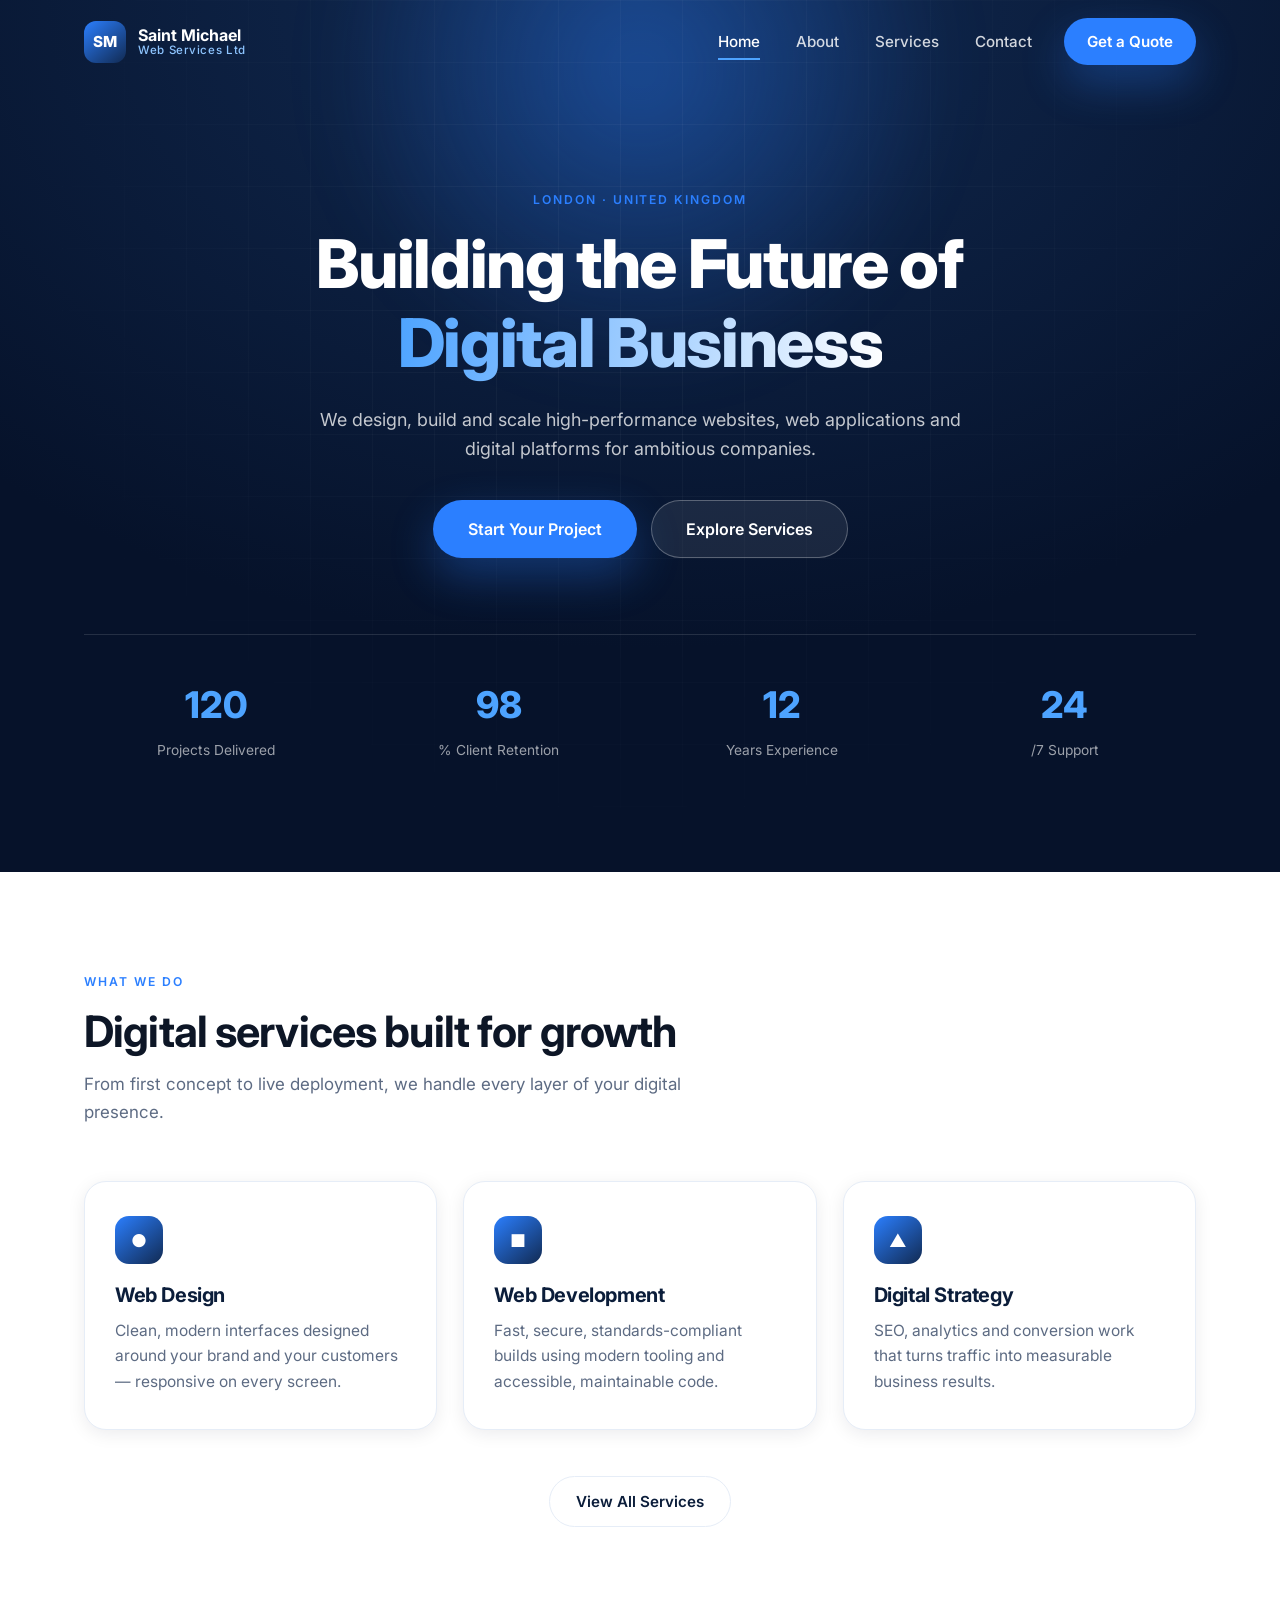
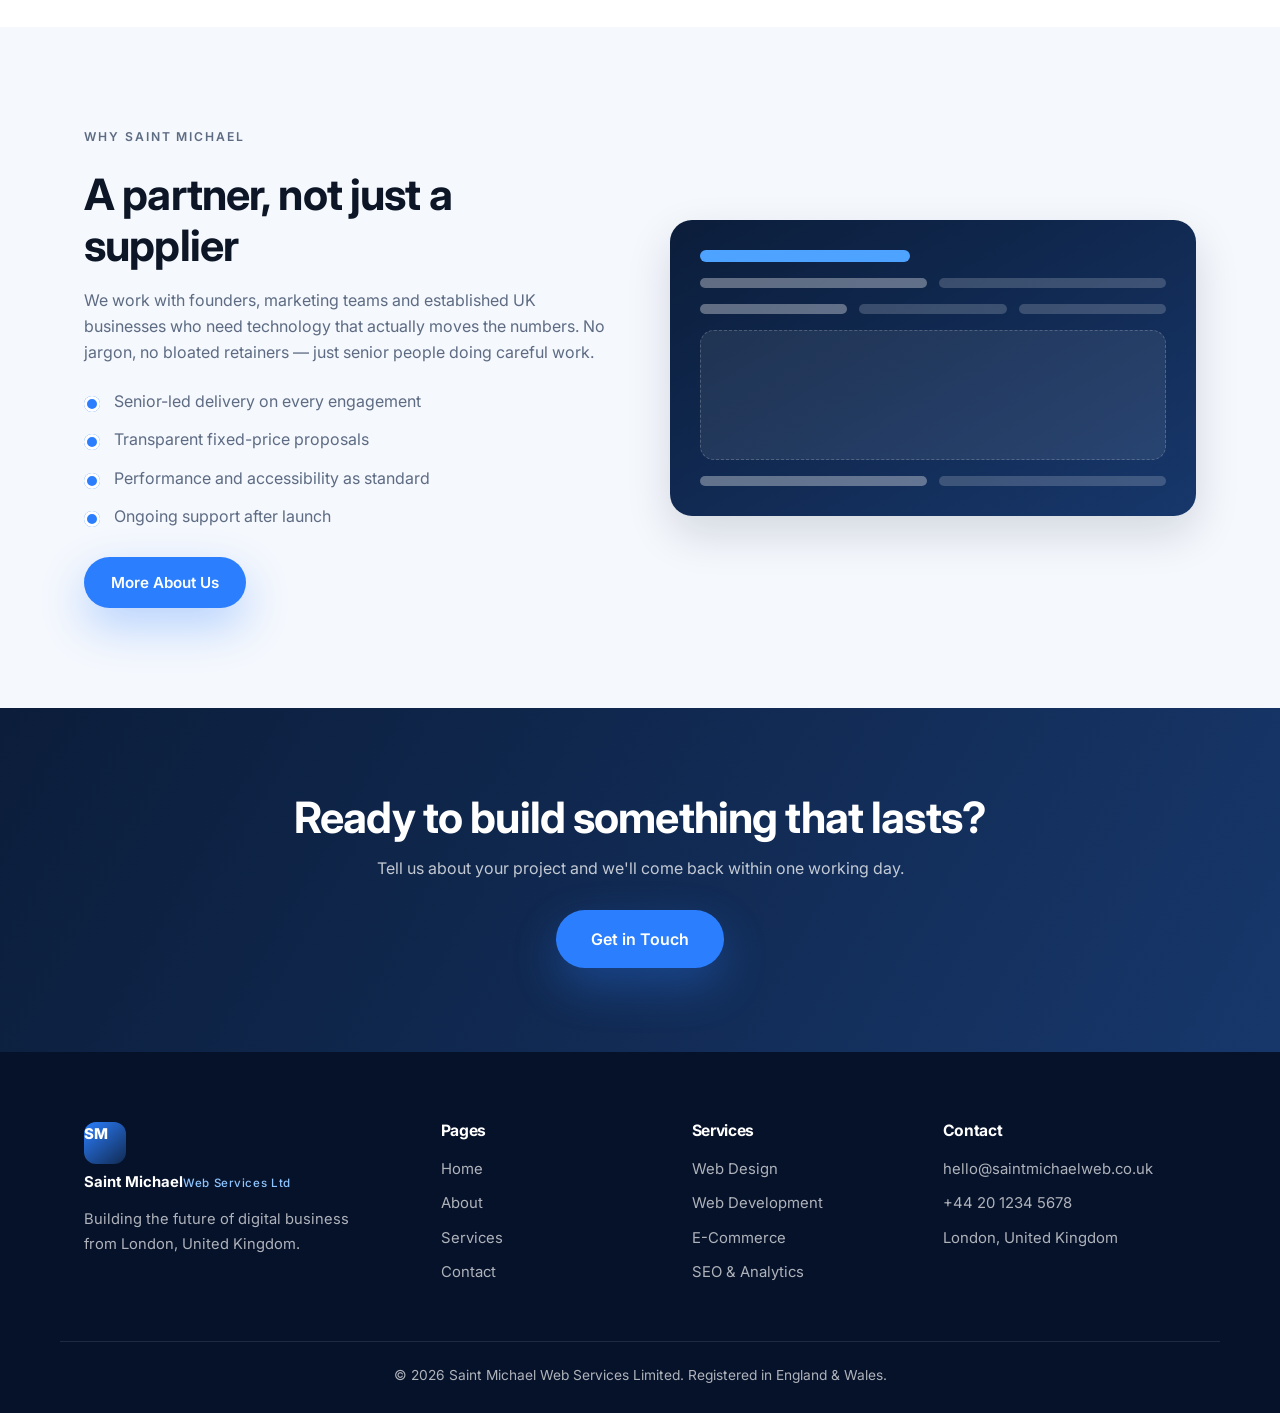
==== index.html @ b045a20e "Initial commit: Saint Michael Web Services Limited website Static marketing site — Home, About, Serv" ====
<!DOCTYPE html>
<html lang="en-GB">
<head>
<meta charset="UTF-8">
<meta name="viewport" content="width=device-width, initial-scale=1.0">
<title>Saint Michael Web Services Limited | Digital Solutions, London</title>
<meta name="description" content="Saint Michael Web Services Limited — London-based web design, development and digital strategy. Building the future of digital business.">
<link rel="preconnect" href="https://fonts.googleapis.com">
<link rel="preconnect" href="https://fonts.gstatic.com" crossorigin>
<link href="https://fonts.googleapis.com/css2?family=Inter:wght@400;500;600;700;800&display=swap" rel="stylesheet">
<link rel="stylesheet" href="css/styles.css">
<link rel="icon" href="data:image/svg+xml,<svg xmlns='http://www.w3.org/2000/svg' viewBox='0 0 100 100'><rect width='100' height='100' rx='22' fill='%230b1d3a'/><text y='68' x='50' text-anchor='middle' font-size='54' font-family='sans-serif' font-weight='bold' fill='%234da3ff'>S</text></svg>">
</head>
<body>

<header class="site-header" id="siteHeader">
  <div class="container header-inner">
    <a class="brand" href="index.html">
      <span class="brand-mark">SM</span>
      <span class="brand-text">Saint Michael<small>Web Services Ltd</small></span>
    </a>

    <nav class="nav" id="primaryNav" aria-label="Primary">
      <a href="index.html" class="nav-link active">Home</a>
      <a href="about.html" class="nav-link">About</a>
      <a href="services.html" class="nav-link">Services</a>
      <a href="contact.html" class="nav-link">Contact</a>
      <a href="contact.html" class="btn btn-primary nav-cta">Get a Quote</a>
    </nav>

    <button class="nav-toggle" id="navToggle" aria-label="Toggle navigation" aria-expanded="false" aria-controls="primaryNav">
      <span></span><span></span><span></span>
    </button>
  </div>
</header>

<main>

  <section class="hero">
    <div class="hero-glow" aria-hidden="true"></div>
    <div class="container hero-inner">
      <p class="eyebrow reveal">London · United Kingdom</p>
      <h1 class="hero-title reveal">Building the Future of <span class="gradient-text">Digital Business</span></h1>
      <p class="hero-sub reveal">We design, build and scale high-performance websites, web applications and digital platforms for ambitious companies.</p>
      <div class="hero-actions reveal">
        <a href="contact.html" class="btn btn-primary btn-lg">Start Your Project</a>
        <a href="services.html" class="btn btn-ghost btn-lg">Explore Services</a>
      </div>

      <div class="hero-stats reveal">
        <div class="stat"><strong data-count="120">0</strong><span>Projects Delivered</span></div>
        <div class="stat"><strong data-count="98">0</strong><span>% Client Retention</span></div>
        <div class="stat"><strong data-count="12">0</strong><span>Years Experience</span></div>
        <div class="stat"><strong data-count="24">0</strong><span>/7 Support</span></div>
      </div>
    </div>
  </section>

  <section class="section">
    <div class="container">
      <div class="section-head reveal">
        <p class="eyebrow">What we do</p>
        <h2>Digital services built for growth</h2>
        <p class="lead">From first concept to live deployment, we handle every layer of your digital presence.</p>
      </div>

      <div class="grid grid-3">
        <article class="card reveal">
          <div class="card-icon">&#9679;</div>
          <h3>Web Design</h3>
          <p>Clean, modern interfaces designed around your brand and your customers — responsive on every screen.</p>
        </article>
        <article class="card reveal">
          <div class="card-icon">&#9632;</div>
          <h3>Web Development</h3>
          <p>Fast, secure, standards-compliant builds using modern tooling and accessible, maintainable code.</p>
        </article>
        <article class="card reveal">
          <div class="card-icon">&#9650;</div>
          <h3>Digital Strategy</h3>
          <p>SEO, analytics and conversion work that turns traffic into measurable business results.</p>
        </article>
      </div>

      <div class="center reveal">
        <a href="services.html" class="btn btn-outline">View All Services</a>
      </div>
    </div>
  </section>

  <section class="section section-alt">
    <div class="container split">
      <div class="split-text reveal">
        <p class="eyebrow">Why Saint Michael</p>
        <h2>A partner, not just a supplier</h2>
        <p>We work with founders, marketing teams and established UK businesses who need technology that actually moves the numbers. No jargon, no bloated retainers — just senior people doing careful work.</p>
        <ul class="ticks">
          <li>Senior-led delivery on every engagement</li>
          <li>Transparent fixed-price proposals</li>
          <li>Performance and accessibility as standard</li>
          <li>Ongoing support after launch</li>
        </ul>
        <a href="about.html" class="btn btn-primary">More About Us</a>
      </div>
      <div class="split-visual reveal">
        <div class="visual-panel">
          <div class="visual-bar"></div>
          <div class="visual-row"><span></span><span></span></div>
          <div class="visual-row"><span></span><span></span><span></span></div>
          <div class="visual-block"></div>
          <div class="visual-row"><span></span><span></span></div>
        </div>
      </div>
    </div>
  </section>

  <section class="cta-band">
    <div class="container cta-inner reveal">
      <h2>Ready to build something that lasts?</h2>
      <p>Tell us about your project and we'll come back within one working day.</p>
      <a href="contact.html" class="btn btn-primary btn-lg">Get in Touch</a>
    </div>
  </section>

</main>

<footer class="site-footer">
  <div class="container footer-grid">
    <div>
      <a class="brand" href="index.html">
        <span class="brand-mark">SM</span>
        <span class="brand-text">Saint Michael<small>Web Services Ltd</small></span>
      </a>
      <p class="footer-note">Building the future of digital business from London, United Kingdom.</p>
    </div>
    <div>
      <h4>Pages</h4>
      <a href="index.html">Home</a>
      <a href="about.html">About</a>
      <a href="services.html">Services</a>
      <a href="contact.html">Contact</a>
    </div>
    <div>
      <h4>Services</h4>
      <a href="services.html">Web Design</a>
      <a href="services.html">Web Development</a>
      <a href="services.html">E-Commerce</a>
      <a href="services.html">SEO &amp; Analytics</a>
    </div>
    <div>
      <h4>Contact</h4>
      <a href="mailto:hello@saintmichaelweb.co.uk">hello@saintmichaelweb.co.uk</a>
      <a href="tel:+442012345678">+44 20 1234 5678</a>
      <span>London, United Kingdom</span>
    </div>
  </div>
  <div class="container footer-bottom">
    <p>&copy; <span id="year"></span> Saint Michael Web Services Limited. Registered in England &amp; Wales.</p>
  </div>
</footer>

<button class="to-top" id="toTop" aria-label="Back to top">&#8593;</button>

<script src="js/main.js"></script>
</body>
</html>
---- css/styles.css ----
/* ==========================================================================
   Saint Michael Web Services Limited — Core stylesheet
   Palette: deep navy + white, electric blue accent
   ========================================================================== */

:root {
  --navy-900: #06122a;
  --navy-800: #0b1d3a;
  --navy-700: #112a52;
  --navy-600: #17376b;
  --blue-500: #2b7fff;
  --blue-400: #4da3ff;
  --blue-300: #8ec5ff;
  --white: #ffffff;
  --off-white: #f5f8fd;
  --grey-100: #e6edf7;
  --grey-400: #97a6bd;
  --grey-600: #5d6b83;
  --ink: #0d1626;

  --radius: 14px;
  --radius-lg: 22px;
  --shadow-sm: 0 4px 18px rgba(6, 18, 42, 0.08);
  --shadow-md: 0 18px 45px rgba(6, 18, 42, 0.14);
  --shadow-glow: 0 18px 45px rgba(43, 127, 255, 0.32);
  --container: 1160px;
  --ease: cubic-bezier(0.22, 1, 0.36, 1);
}

* { margin: 0; padding: 0; box-sizing: border-box; }

html { scroll-behavior: smooth; }

body {
  font-family: 'Inter', -apple-system, BlinkMacSystemFont, 'Segoe UI', Roboto, sans-serif;
  color: var(--ink);
  background: var(--white);
  line-height: 1.65;
  -webkit-font-smoothing: antialiased;
  overflow-x: hidden;
}

img { max-width: 100%; display: block; }
a { color: inherit; text-decoration: none; }

h1, h2, h3, h4 { line-height: 1.18; font-weight: 700; letter-spacing: -0.02em; }
h1 { font-size: clamp(2.4rem, 6vw, 4.2rem); font-weight: 800; }
h2 { font-size: clamp(1.8rem, 3.6vw, 2.7rem); }
h3 { font-size: 1.25rem; }

.container { width: 100%; max-width: var(--container); margin-inline: auto; padding-inline: 24px; }
.center { text-align: center; margin-top: 46px; }
.lead { color: var(--grey-600); font-size: 1.06rem; max-width: 62ch; }

.eyebrow {
  text-transform: uppercase;
  letter-spacing: 0.16em;
  font-size: 0.76rem;
  font-weight: 600;
  color: var(--blue-500);
  margin-bottom: 14px;
}

.gradient-text {
  background: linear-gradient(100deg, var(--blue-400), #a9d2ff 55%, var(--white));
  -webkit-background-clip: text;
  background-clip: text;
  color: transparent;
}

/* ---------- Buttons ---------- */
.btn {
  display: inline-flex;
  align-items: center;
  justify-content: center;
  gap: 8px;
  padding: 12px 26px;
  border-radius: 999px;
  font-weight: 600;
  font-size: 0.95rem;
  border: 1px solid transparent;
  cursor: pointer;
  transition: transform 0.28s var(--ease), box-shadow 0.28s var(--ease),
              background-color 0.28s var(--ease), color 0.28s var(--ease),
              border-color 0.28s var(--ease);
}
.btn-lg { padding: 15px 34px; font-size: 1rem; }
.btn-primary { background: var(--blue-500); color: var(--white); box-shadow: var(--shadow-glow); }
.btn-primary:hover { background: #1a6ef0; transform: translateY(-3px); }
.btn-ghost { background: rgba(255, 255, 255, 0.08); color: var(--white); border-color: rgba(255, 255, 255, 0.28); }
.btn-ghost:hover { background: rgba(255, 255, 255, 0.16); transform: translateY(-3px); }
.btn-outline { background: transparent; color: var(--navy-800); border-color: var(--grey-100); }
.btn-outline:hover { border-color: var(--blue-500); color: var(--blue-500); transform: translateY(-3px); }

/* ---------- Header ---------- */
.site-header {
  position: fixed;
  inset: 0 0 auto 0;
  z-index: 100;
  padding: 18px 0;
  transition: background-color 0.35s var(--ease), padding 0.35s var(--ease), box-shadow 0.35s var(--ease);
}
.site-header.scrolled {
  background: rgba(6, 18, 42, 0.92);
  backdrop-filter: blur(14px);
  padding: 10px 0;
  box-shadow: 0 10px 30px rgba(6, 18, 42, 0.35);
}
.header-inner { display: flex; align-items: center; justify-content: space-between; gap: 20px; }

.brand { display: flex; align-items: center; gap: 12px; }
.brand-mark {
  width: 42px; height: 42px;
  display: grid; place-items: center;
  border-radius: 12px;
  background: linear-gradient(140deg, var(--blue-500), var(--navy-700));
  color: var(--white); font-weight: 800; font-size: 0.95rem;
  letter-spacing: 0.03em;
}
.brand-text { display: flex; flex-direction: column; font-weight: 700; color: var(--white); line-height: 1.15; }
.brand-text small { font-weight: 500; font-size: 0.72rem; color: var(--blue-300); letter-spacing: 0.06em; }

.nav { display: flex; align-items: center; gap: 8px; }
.nav-link {
  position: relative;
  padding: 8px 14px;
  color: rgba(255, 255, 255, 0.82);
  font-weight: 500;
  font-size: 0.95rem;
  transition: color 0.25s var(--ease);
}
.nav-link::after {
  content: '';
  position: absolute;
  left: 14px; right: 14px; bottom: 2px;
  height: 2px;
  background: var(--blue-400);
  transform: scaleX(0);
  transform-origin: left;
  transition: transform 0.3s var(--ease);
}
.nav-link:hover { color: var(--white); }
.nav-link:hover::after, .nav-link.active::after { transform: scaleX(1); }
.nav-link.active { color: var(--white); }
.nav-cta { margin-left: 10px; padding: 10px 22px; }

.nav-toggle {
  display: none;
  flex-direction: column;
  gap: 5px;
  background: none;
  border: 0;
  padding: 8px;
  cursor: pointer;
}
.nav-toggle span {
  width: 26px; height: 2px;
  background: var(--white);
  border-radius: 2px;
  transition: transform 0.3s var(--ease), opacity 0.2s var(--ease);
}
.nav-toggle.open span:nth-child(1) { transform: translateY(7px) rotate(45deg); }
.nav-toggle.open span:nth-child(2) { opacity: 0; }
.nav-toggle.open span:nth-child(3) { transform: translateY(-7px) rotate(-45deg); }

/* ---------- Hero ---------- */
.hero {
  position: relative;
  padding: 190px 0 110px;
  background: radial-gradient(120% 120% at 50% 0%, var(--navy-700) 0%, var(--navy-900) 62%);
  color: var(--white);
  overflow: hidden;
}
.hero::after {
  content: '';
  position: absolute;
  inset: 0;
  background-image:
    linear-gradient(rgba(255, 255, 255, 0.035) 1px, transparent 1px),
    linear-gradient(90deg, rgba(255, 255, 255, 0.035) 1px, transparent 1px);
  background-size: 62px 62px;
  mask-image: radial-gradient(ellipse at 50% 30%, #000 20%, transparent 72%);
  pointer-events: none;
}
.hero-glow {
  position: absolute;
  width: 720px; height: 720px;
  top: -290px; left: 50%;
  transform: translateX(-50%);
  background: radial-gradient(circle, rgba(43, 127, 255, 0.4), transparent 62%);
  filter: blur(30px);
  animation: float 9s ease-in-out infinite;
}
@keyframes float {
  0%, 100% { transform: translateX(-50%) translateY(0); }
  50% { transform: translateX(-50%) translateY(34px); }
}
.hero-inner { position: relative; z-index: 2; text-align: center; }
.hero-title { max-width: 17ch; margin: 0 auto 22px; }
.hero-sub { color: rgba(255, 255, 255, 0.76); font-size: 1.12rem; max-width: 60ch; margin: 0 auto 36px; }
.hero-actions { display: flex; gap: 14px; justify-content: center; flex-wrap: wrap; }

.hero-stats {
  display: grid;
  grid-template-columns: repeat(4, 1fr);
  gap: 20px;
  margin-top: 76px;
  padding-top: 40px;
  border-top: 1px solid rgba(255, 255, 255, 0.12);
}
.stat strong { display: block; font-size: 2.3rem; font-weight: 800; color: var(--blue-400); }
.stat span { font-size: 0.86rem; color: rgba(255, 255, 255, 0.6); }

/* ---------- Sections ---------- */
.section { padding: 100px 0; }
.section-alt { background: var(--off-white); }
.section-dark { background: var(--navy-900); color: var(--white); }
.section-dark .lead, .section-dark p { color: rgba(255, 255, 255, 0.72); }
.section-head { max-width: 660px; margin-bottom: 54px; }
.section-head.center-head { margin-inline: auto; text-align: center; }
.section-head.center-head .lead { margin-inline: auto; }
.section-head h2 { margin-bottom: 14px; }

/* ---------- Cards ---------- */
.grid { display: grid; gap: 26px; }
.grid-2 { grid-template-columns: repeat(2, 1fr); }
.grid-3 { grid-template-columns: repeat(3, 1fr); }
.grid-4 { grid-template-columns: repeat(4, 1fr); }

.card {
  background: var(--white);
  border: 1px solid var(--grey-100);
  border-radius: var(--radius-lg);
  padding: 34px 30px;
  box-shadow: var(--shadow-sm);
  transition: transform 0.35s var(--ease), box-shadow 0.35s var(--ease), border-color 0.35s var(--ease);
}
.card:hover { transform: translateY(-8px); box-shadow: var(--shadow-md); border-color: var(--blue-300); }
.card h3 { margin-bottom: 10px; color: var(--navy-800); }
.card p { color: var(--grey-600); font-size: 0.97rem; }
.card-icon {
  width: 48px; height: 48px;
  display: grid; place-items: center;
  border-radius: 14px;
  background: linear-gradient(140deg, var(--blue-500), var(--navy-700));
  color: var(--white);
  font-size: 1.1rem;
  margin-bottom: 20px;
}
.card-price { display: block; margin: 6px 0 14px; font-size: 1.35rem; font-weight: 800; color: var(--blue-500); }

.section-dark .card {
  background: rgba(255, 255, 255, 0.04);
  border-color: rgba(255, 255, 255, 0.12);
  box-shadow: none;
}
.section-dark .card h3 { color: var(--white); }
.section-dark .card p { color: rgba(255, 255, 255, 0.68); }

/* ---------- Split ---------- */
.split { display: grid; grid-template-columns: 1fr 1fr; gap: 60px; align-items: center; }
.split-text h2 { margin-bottom: 16px; }
.split-text p { color: var(--grey-600); margin-bottom: 22px; }
.ticks { list-style: none; margin-bottom: 28px; }
.ticks li { position: relative; padding-left: 30px; margin-bottom: 12px; color: var(--grey-600); }
.ticks li::before {
  content: '';
  position: absolute; left: 0; top: 8px;
  width: 16px; height: 16px;
  border-radius: 50%;
  background: var(--blue-500);
  box-shadow: inset 0 0 0 3px var(--white);
}
.section-dark .ticks li { color: rgba(255, 255, 255, 0.75); }
.section-dark .ticks li::before { box-shadow: inset 0 0 0 3px var(--navy-900); }

.visual-panel {
  background: linear-gradient(150deg, var(--navy-800), var(--navy-600));
  border-radius: var(--radius-lg);
  padding: 30px;
  box-shadow: var(--shadow-md);
  display: grid;
  gap: 16px;
}
.visual-bar { height: 12px; width: 45%; border-radius: 99px; background: var(--blue-400); }
.visual-row { display: flex; gap: 12px; }
.visual-row span { height: 10px; flex: 1; border-radius: 99px; background: rgba(255, 255, 255, 0.18); }
.visual-row span:first-child { background: rgba(255, 255, 255, 0.34); }
.visual-block {
  height: 130px;
  border-radius: var(--radius);
  background: rgba(255, 255, 255, 0.08);
  border: 1px dashed rgba(255, 255, 255, 0.2);
}

/* ---------- Process steps ---------- */
.steps { counter-reset: step; display: grid; gap: 24px; grid-template-columns: repeat(4, 1fr); }
.step-item {
  position: relative;
  padding: 30px 24px;
  border-radius: var(--radius-lg);
  background: var(--white);
  border: 1px solid var(--grey-100);
  transition: transform 0.35s var(--ease), box-shadow 0.35s var(--ease);
}
.step-item:hover { transform: translateY(-6px); box-shadow: var(--shadow-md); }
.step-item::before {
  counter-increment: step;
  content: '0' counter(step);
  display: block;
  font-size: 1.6rem;
  font-weight: 800;
  color: var(--blue-300);
  margin-bottom: 12px;
}
.step-item h3 { margin-bottom: 8px; color: var(--navy-800); font-size: 1.1rem; }
.step-item p { color: var(--grey-600); font-size: 0.94rem; }

/* ---------- CTA band ---------- */
.cta-band {
  background: linear-gradient(120deg, var(--navy-800), var(--navy-600));
  color: var(--white);
  padding: 84px 0;
  text-align: center;
}
.cta-inner h2 { margin-bottom: 12px; }
.cta-inner p { color: rgba(255, 255, 255, 0.75); margin-bottom: 28px; }

/* ---------- Page banner ---------- */
.page-banner {
  padding: 168px 0 78px;
  background: radial-gradient(110% 130% at 50% 0%, var(--navy-700), var(--navy-900) 65%);
  color: var(--white);
  text-align: center;
}
.page-banner p.lead { color: rgba(255, 255, 255, 0.74); margin-inline: auto; }

/* ---------- Contact ---------- */
.contact-layout { display: grid; grid-template-columns: 1.15fr 0.85fr; gap: 50px; align-items: start; }
.form-card {
  background: var(--white);
  border: 1px solid var(--grey-100);
  border-radius: var(--radius-lg);
  padding: 38px;
  box-shadow: var(--shadow-sm);
}
.field { margin-bottom: 20px; }
.field label { display: block; font-weight: 600; font-size: 0.9rem; margin-bottom: 8px; color: var(--navy-800); }
.field input, .field select, .field textarea {
  width: 100%;
  padding: 13px 16px;
  border: 1px solid var(--grey-100);
  border-radius: var(--radius);
  font: inherit;
  font-size: 0.95rem;
  background: var(--off-white);
  color: var(--ink);
  transition: border-color 0.25s var(--ease), box-shadow 0.25s var(--ease), background-color 0.25s var(--ease);
}
.field textarea { min-height: 140px; resize: vertical; }
.field input:focus, .field select:focus, .field textarea:focus {
  outline: none;
  background: var(--white);
  border-color: var(--blue-500);
  box-shadow: 0 0 0 4px rgba(43, 127, 255, 0.14);
}
.field.invalid input, .field.invalid textarea, .field.invalid select { border-color: #e0526a; background: #fff5f6; }
.error-text { display: none; color: #d13b52; font-size: 0.82rem; margin-top: 6px; }
.field.invalid .error-text { display: block; }

.form-status {
  display: none;
  margin-top: 18px;
  padding: 14px 18px;
  border-radius: var(--radius);
  background: rgba(43, 127, 255, 0.1);
  border: 1px solid rgba(43, 127, 255, 0.3);
  color: var(--navy-700);
  font-size: 0.93rem;
}
.form-status.show { display: block; animation: fadeUp 0.5s var(--ease) both; }

.info-list { display: grid; gap: 18px; }
.info-item {
  display: flex; gap: 16px; align-items: flex-start;
  padding: 22px;
  border-radius: var(--radius-lg);
  background: var(--off-white);
  border: 1px solid var(--grey-100);
}
.info-item .card-icon { margin-bottom: 0; flex-shrink: 0; width: 42px; height: 42px; }
.info-item h4 { color: var(--navy-800); margin-bottom: 4px; }
.info-item p, .info-item a { color: var(--grey-600); font-size: 0.94rem; }
.info-item a:hover { color: var(--blue-500); }

.map-embed {
  margin-top: 26px;
  border-radius: var(--radius-lg);
  overflow: hidden;
  border: 1px solid var(--grey-100);
  min-height: 220px;
  background: linear-gradient(150deg, var(--navy-800), var(--navy-600));
  display: grid;
  place-items: center;
  color: rgba(255, 255, 255, 0.7);
  font-size: 0.92rem;
  text-align: center;
  padding: 24px;
}

/* ---------- FAQ ---------- */
.faq { display: grid; gap: 14px; max-width: 820px; margin-inline: auto; }
.faq-item {
  border: 1px solid var(--grey-100);
  border-radius: var(--radius);
  background: var(--white);
  overflow: hidden;
}
.faq-q {
  width: 100%;
  text-align: left;
  padding: 20px 24px;
  background: none;
  border: 0;
  font: inherit;
  font-weight: 600;
  color: var(--navy-800);
  cursor: pointer;
  display: flex;
  justify-content: space-between;
  gap: 16px;
  align-items: center;
}
.faq-q::after { content: '+'; font-size: 1.35rem; color: var(--blue-500); transition: transform 0.3s var(--ease); }
.faq-item.open .faq-q::after { transform: rotate(45deg); }
.faq-a { max-height: 0; overflow: hidden; transition: max-height 0.4s var(--ease); }
.faq-a p { padding: 0 24px 20px; color: var(--grey-600); font-size: 0.95rem; }

/* ---------- Footer ---------- */
.site-footer { background: var(--navy-900); color: rgba(255, 255, 255, 0.68); padding: 70px 0 26px; }
.footer-grid { display: grid; grid-template-columns: 1.5fr 1fr 1fr 1.2fr; gap: 40px; }
.footer-grid h4 { color: var(--white); margin-bottom: 16px; font-size: 0.98rem; }
.footer-grid a, .footer-grid span { display: block; margin-bottom: 10px; font-size: 0.93rem; transition: color 0.25s var(--ease); }
.footer-grid a:hover { color: var(--blue-400); }
.footer-note { margin-top: 16px; font-size: 0.92rem; max-width: 32ch; }
.footer-bottom {
  margin-top: 46px;
  padding-top: 22px;
  border-top: 1px solid rgba(255, 255, 255, 0.1);
  font-size: 0.86rem;
  text-align: center;
}

/* ---------- Back to top ---------- */
.to-top {
  position: fixed;
  right: 24px; bottom: 24px;
  width: 46px; height: 46px;
  border-radius: 50%;
  border: 0;
  background: var(--blue-500);
  color: var(--white);
  font-size: 1.1rem;
  cursor: pointer;
  opacity: 0;
  pointer-events: none;
  transform: translateY(14px);
  transition: opacity 0.3s var(--ease), transform 0.3s var(--ease), background-color 0.3s var(--ease);
  box-shadow: var(--shadow-glow);
  z-index: 90;
}
.to-top.show { opacity: 1; pointer-events: auto; transform: translateY(0); }
.to-top:hover { background: #1a6ef0; }

/* ---------- Scroll reveal ---------- */
.reveal { opacity: 0; transform: translateY(28px); transition: opacity 0.7s var(--ease), transform 0.7s var(--ease); }
.reveal.visible { opacity: 1; transform: none; }
@keyframes fadeUp { from { opacity: 0; transform: translateY(14px); } to { opacity: 1; transform: none; } }

/* ---------- Responsive ---------- */
@media (max-width: 980px) {
  .grid-3, .grid-4, .steps { grid-template-columns: repeat(2, 1fr); }
  .split, .contact-layout { grid-template-columns: 1fr; gap: 44px; }
  .footer-grid { grid-template-columns: repeat(2, 1fr); }
}

@media (max-width: 760px) {
  .nav-toggle { display: flex; }
  .nav {
    position: fixed;
    inset: 0 0 auto 0;
    top: 0;
    flex-direction: column;
    align-items: stretch;
    gap: 4px;
    padding: 92px 24px 32px;
    background: rgba(6, 18, 42, 0.98);
    backdrop-filter: blur(16px);
    transform: translateY(-102%);
    transition: transform 0.42s var(--ease);
    box-shadow: 0 20px 40px rgba(0, 0, 0, 0.4);
  }
  .nav.open { transform: translateY(0); }
  .nav-link { padding: 14px 4px; font-size: 1.02rem; border-bottom: 1px solid rgba(255, 255, 255, 0.08); }
  .nav-link::after { display: none; }
  .nav-cta { margin: 18px 0 0; justify-content: center; }

  .hero { padding: 150px 0 84px; }
  .hero-stats { grid-template-columns: repeat(2, 1fr); gap: 26px; margin-top: 56px; }
  .section { padding: 72px 0; }
  .page-banner { padding: 140px 0 62px; }
  .grid-3, .grid-4, .steps { grid-template-columns: 1fr; }
  .form-card { padding: 26px 22px; }
  .btn, .btn-lg { width: 100%; }
  .hero-actions { flex-direction: column; }
}

@media (max-width: 420px) {
  .footer-grid { grid-template-columns: 1fr; }
}

@media (prefers-reduced-motion: reduce) {
  *, *::before, *::after {
    animation-duration: 0.001ms !important;
    transition-duration: 0.001ms !important;
    scroll-behavior: auto !important;
  }
  .reveal { opacity: 1; transform: none; }
}
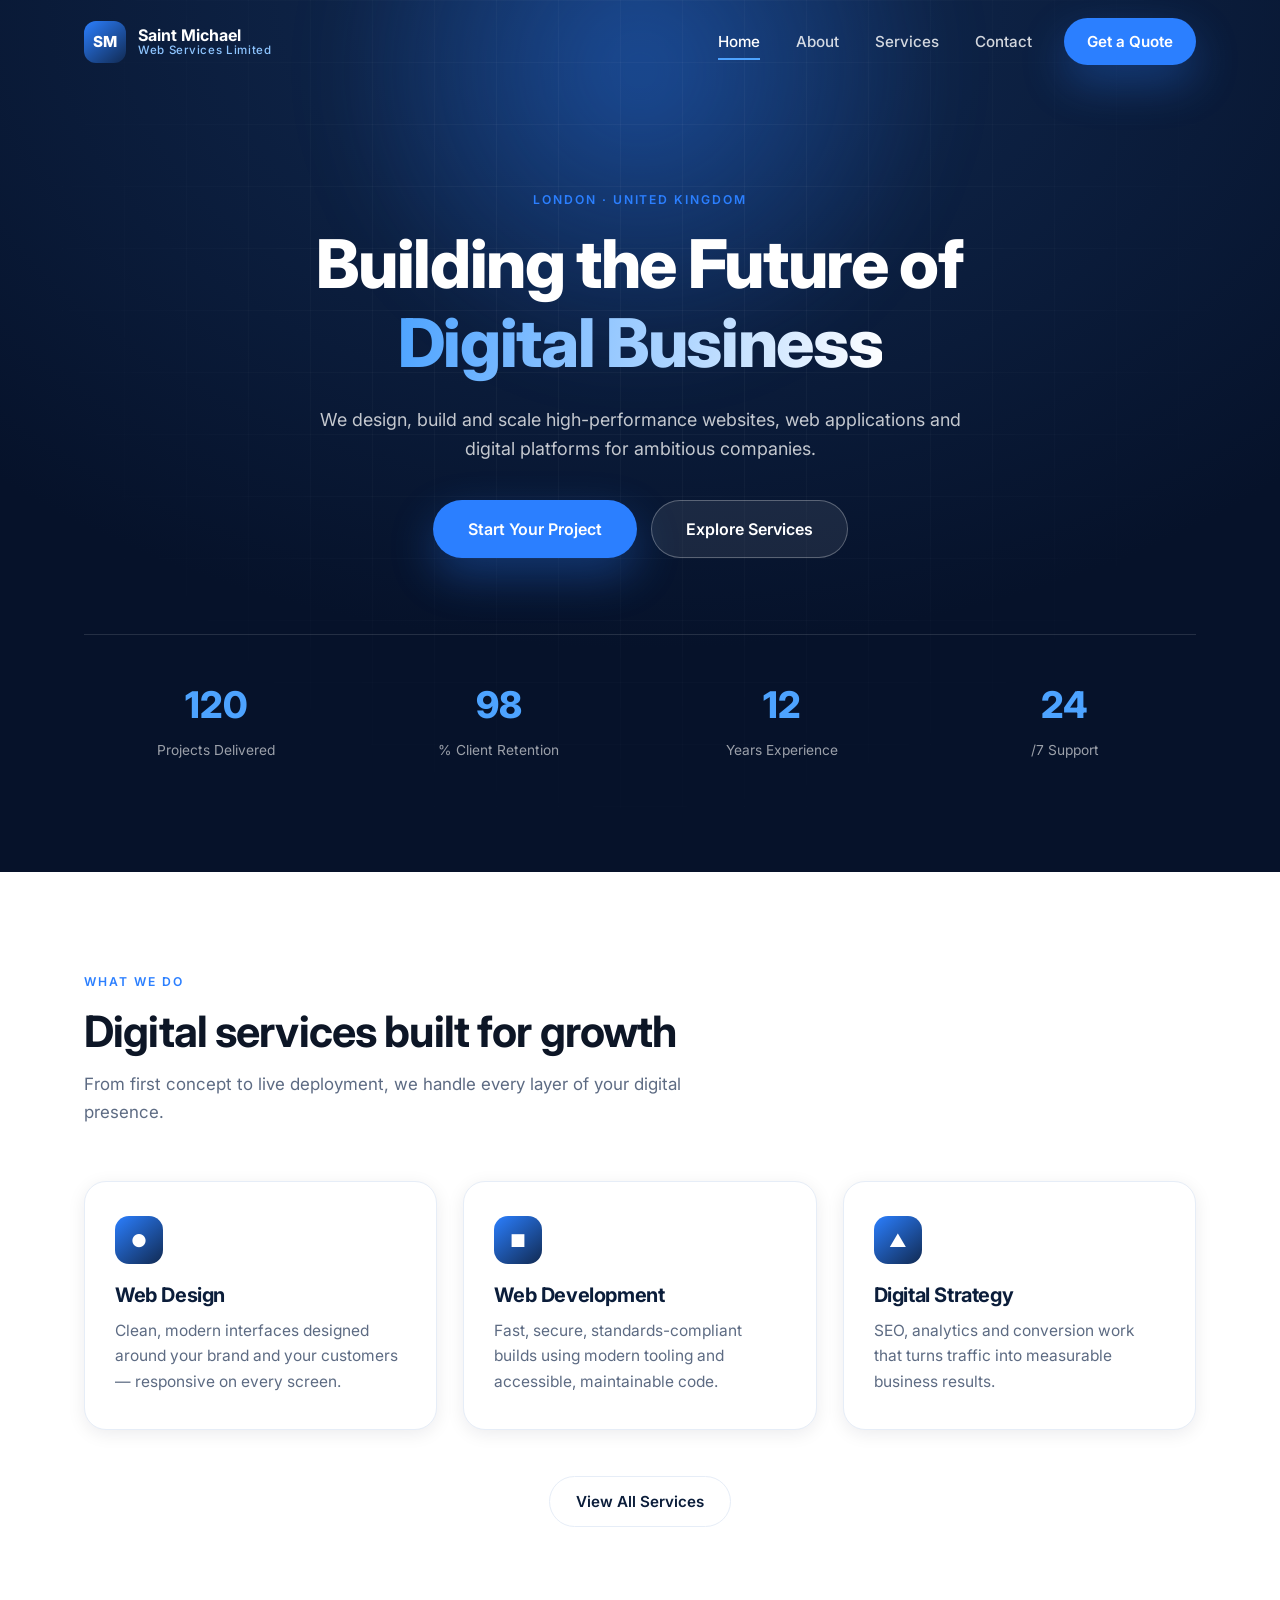
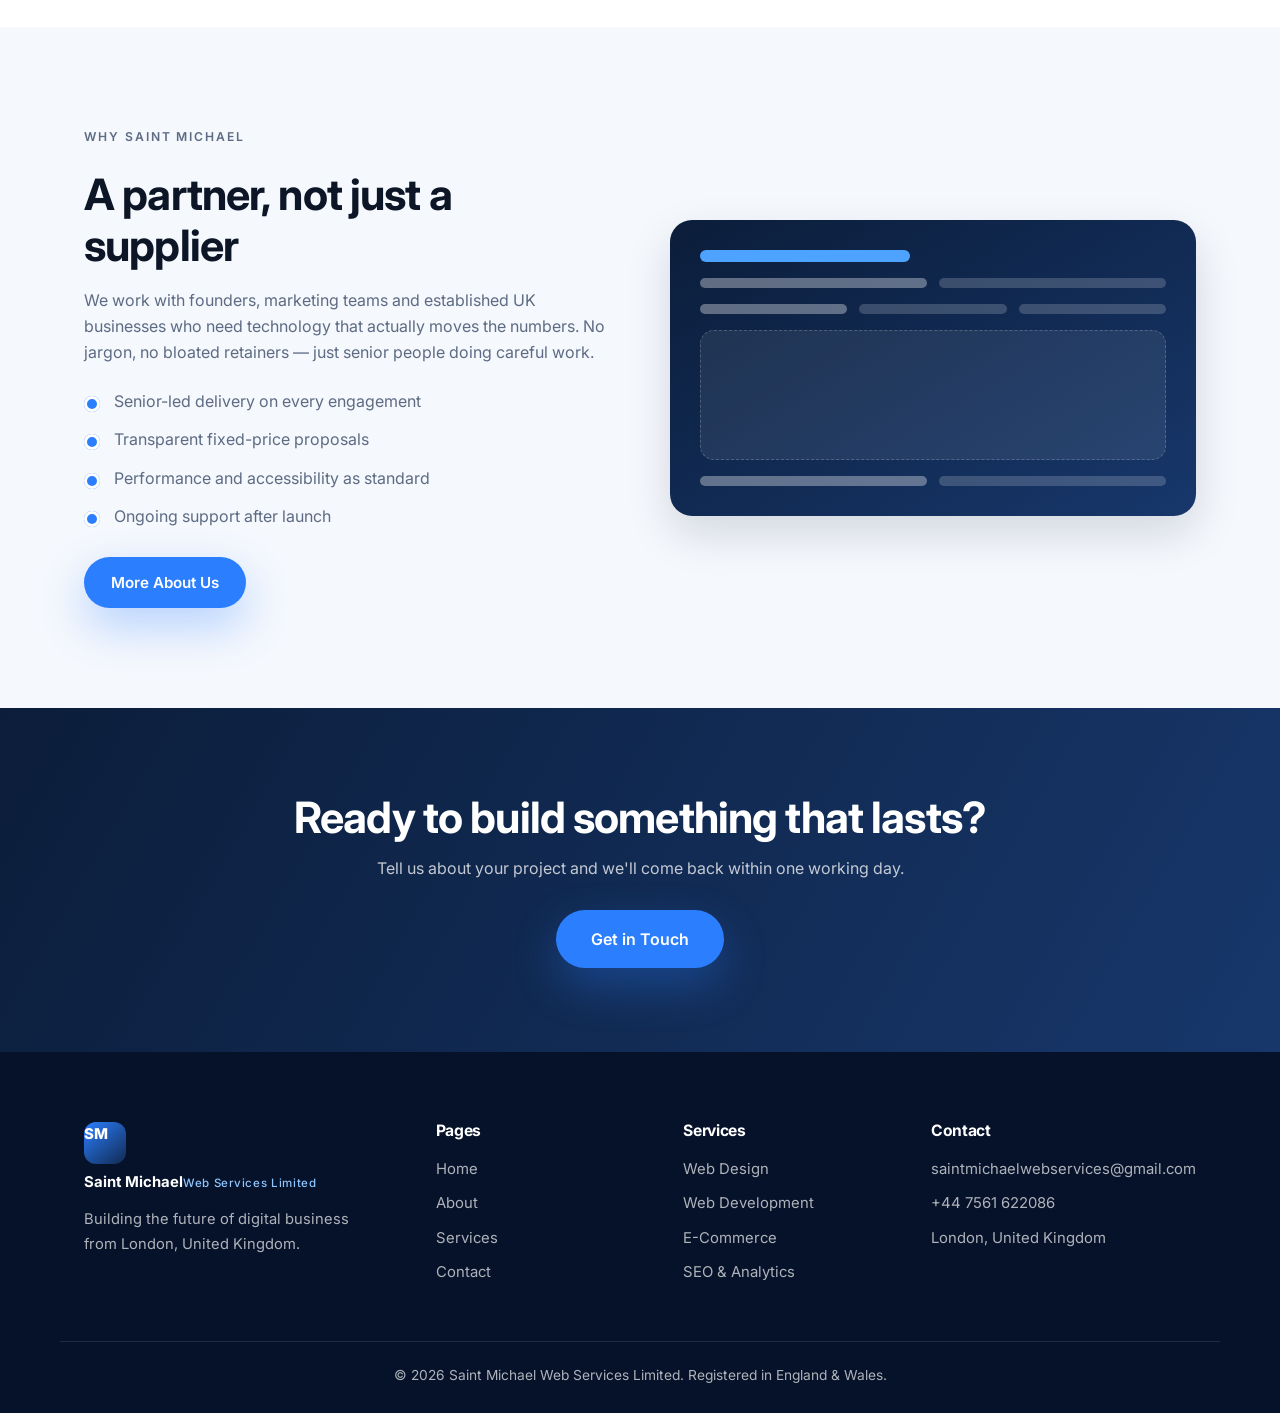
==== commit 791a3392: "Correct contact details and legal company name - Update phone number to +44 7561 622086 (tel: and di" ====
--- a/index.html
+++ b/index.html
@@ -17,7 +17,7 @@
   <div class="container header-inner">
     <a class="brand" href="index.html">
       <span class="brand-mark">SM</span>
-      <span class="brand-text">Saint Michael<small>Web Services Ltd</small></span>
+      <span class="brand-text">Saint Michael<small>Web Services Limited</small></span>
     </a>
 
     <nav class="nav" id="primaryNav" aria-label="Primary">
@@ -129,7 +129,7 @@
     <div>
       <a class="brand" href="index.html">
         <span class="brand-mark">SM</span>
-        <span class="brand-text">Saint Michael<small>Web Services Ltd</small></span>
+        <span class="brand-text">Saint Michael<small>Web Services Limited</small></span>
       </a>
       <p class="footer-note">Building the future of digital business from London, United Kingdom.</p>
     </div>
@@ -149,8 +149,8 @@
     </div>
     <div>
       <h4>Contact</h4>
-      <a href="mailto:hello@saintmichaelweb.co.uk">hello@saintmichaelweb.co.uk</a>
-      <a href="tel:+442012345678">+44 20 1234 5678</a>
+      <a href="mailto:saintmichaelwebservices@gmail.com">saintmichaelwebservices@gmail.com</a>
+      <a href="tel:+447561622086">+44 7561 622086</a>
       <span>London, United Kingdom</span>
     </div>
   </div>
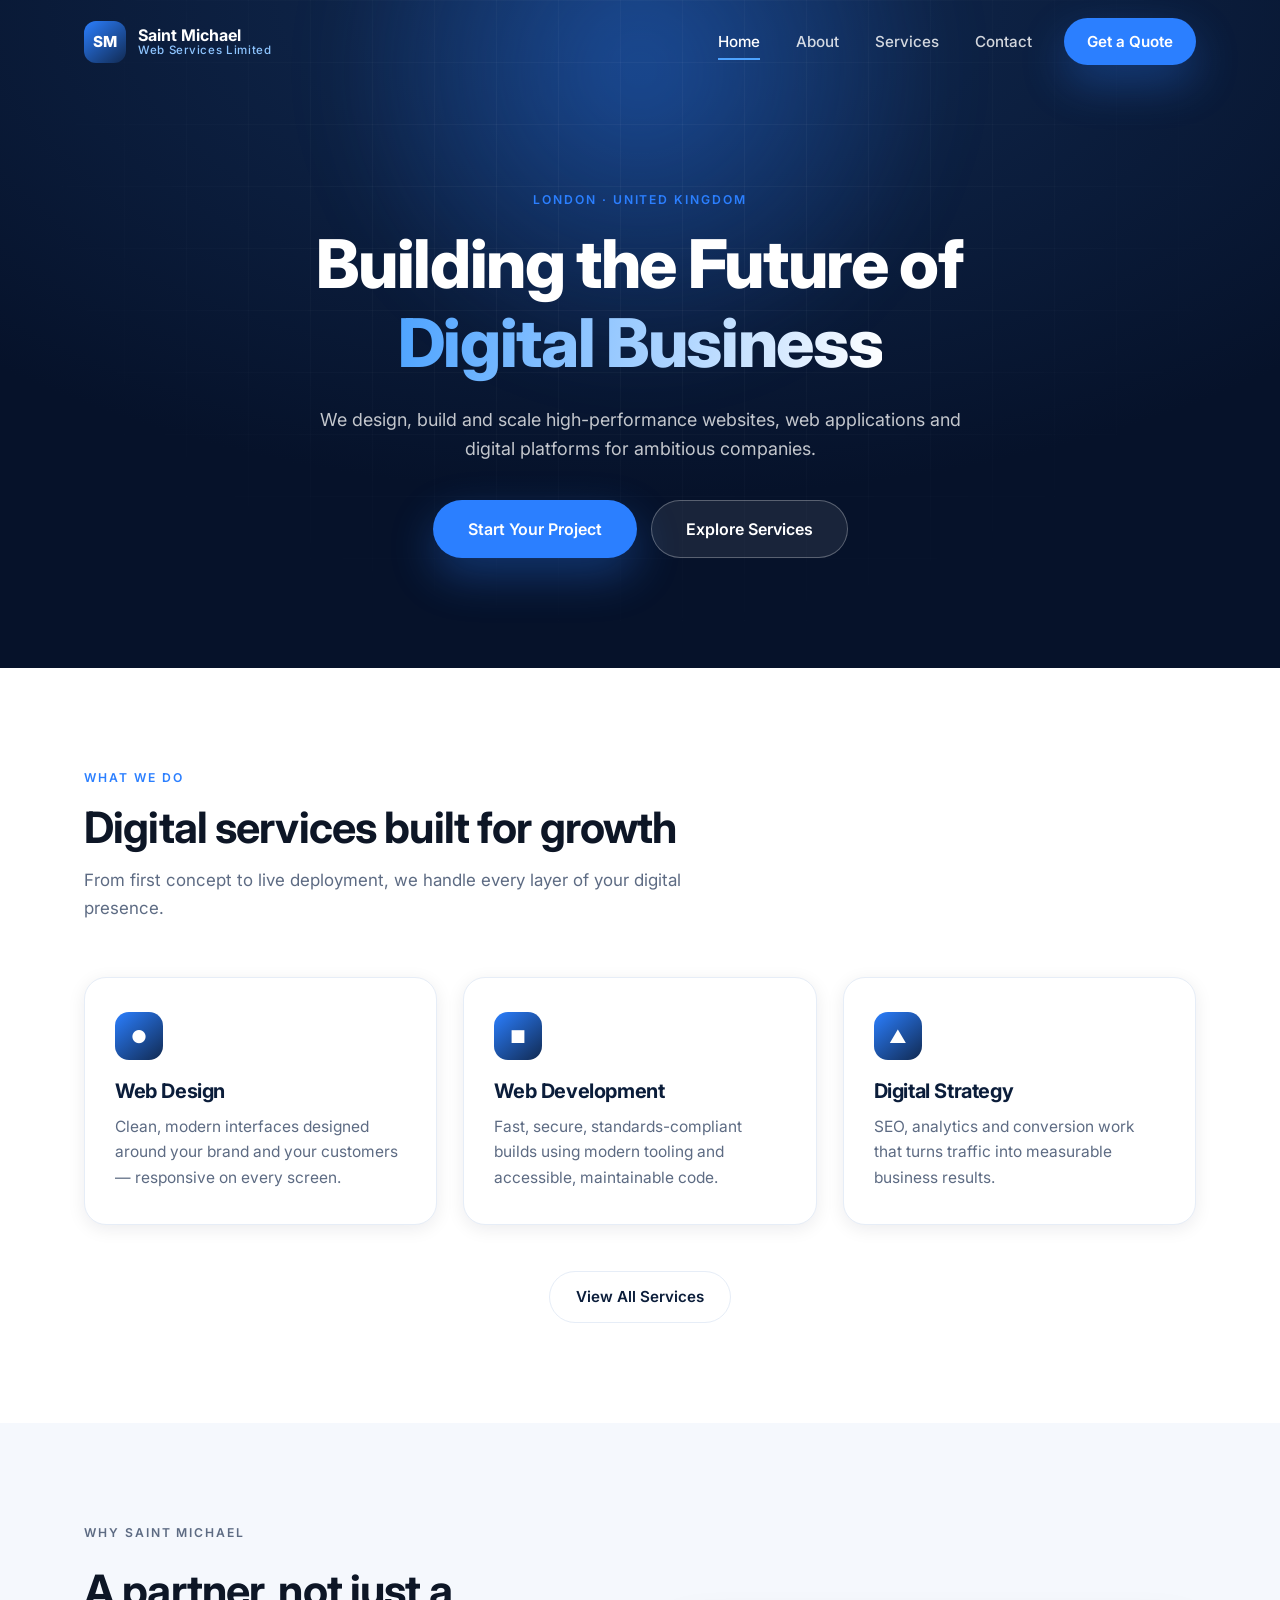
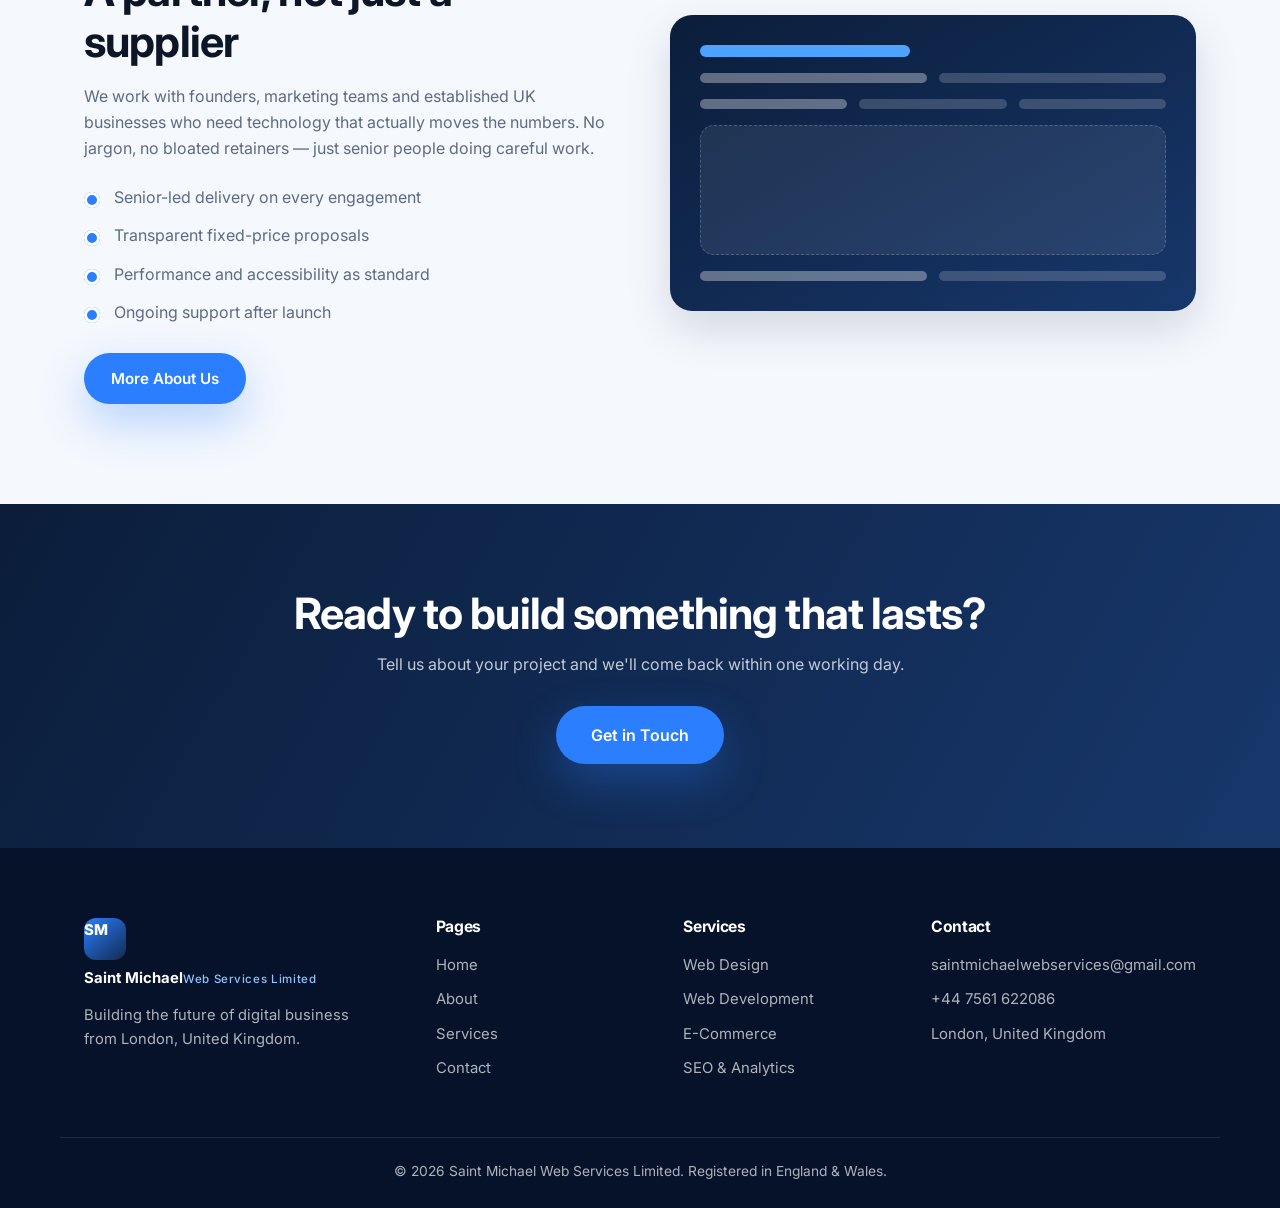
==== commit 124cbd43: "Remove outdated website statistics Remove the statistics/metrics blocks (Projects Delivered, Client " ====
--- a/index.html
+++ b/index.html
@@ -45,13 +45,6 @@
       <div class="hero-actions reveal">
         <a href="contact.html" class="btn btn-primary btn-lg">Start Your Project</a>
         <a href="services.html" class="btn btn-ghost btn-lg">Explore Services</a>
-      </div>
-
-      <div class="hero-stats reveal">
-        <div class="stat"><strong data-count="120">0</strong><span>Projects Delivered</span></div>
-        <div class="stat"><strong data-count="98">0</strong><span>% Client Retention</span></div>
-        <div class="stat"><strong data-count="12">0</strong><span>Years Experience</span></div>
-        <div class="stat"><strong data-count="24">0</strong><span>/7 Support</span></div>
       </div>
     </div>
   </section>
--- a/css/styles.css
+++ b/css/styles.css
@@ -199,17 +199,6 @@
 .hero-title { max-width: 17ch; margin: 0 auto 22px; }
 .hero-sub { color: rgba(255, 255, 255, 0.76); font-size: 1.12rem; max-width: 60ch; margin: 0 auto 36px; }
 .hero-actions { display: flex; gap: 14px; justify-content: center; flex-wrap: wrap; }
-
-.hero-stats {
-  display: grid;
-  grid-template-columns: repeat(4, 1fr);
-  gap: 20px;
-  margin-top: 76px;
-  padding-top: 40px;
-  border-top: 1px solid rgba(255, 255, 255, 0.12);
-}
-.stat strong { display: block; font-size: 2.3rem; font-weight: 800; color: var(--blue-400); }
-.stat span { font-size: 0.86rem; color: rgba(255, 255, 255, 0.6); }
 
 /* ---------- Sections ---------- */
 .section { padding: 100px 0; }
@@ -506,7 +495,6 @@
   .nav-cta { margin: 18px 0 0; justify-content: center; }
 
   .hero { padding: 150px 0 84px; }
-  .hero-stats { grid-template-columns: repeat(2, 1fr); gap: 26px; margin-top: 56px; }
   .section { padding: 72px 0; }
   .page-banner { padding: 140px 0 62px; }
   .grid-3, .grid-4, .steps { grid-template-columns: 1fr; }
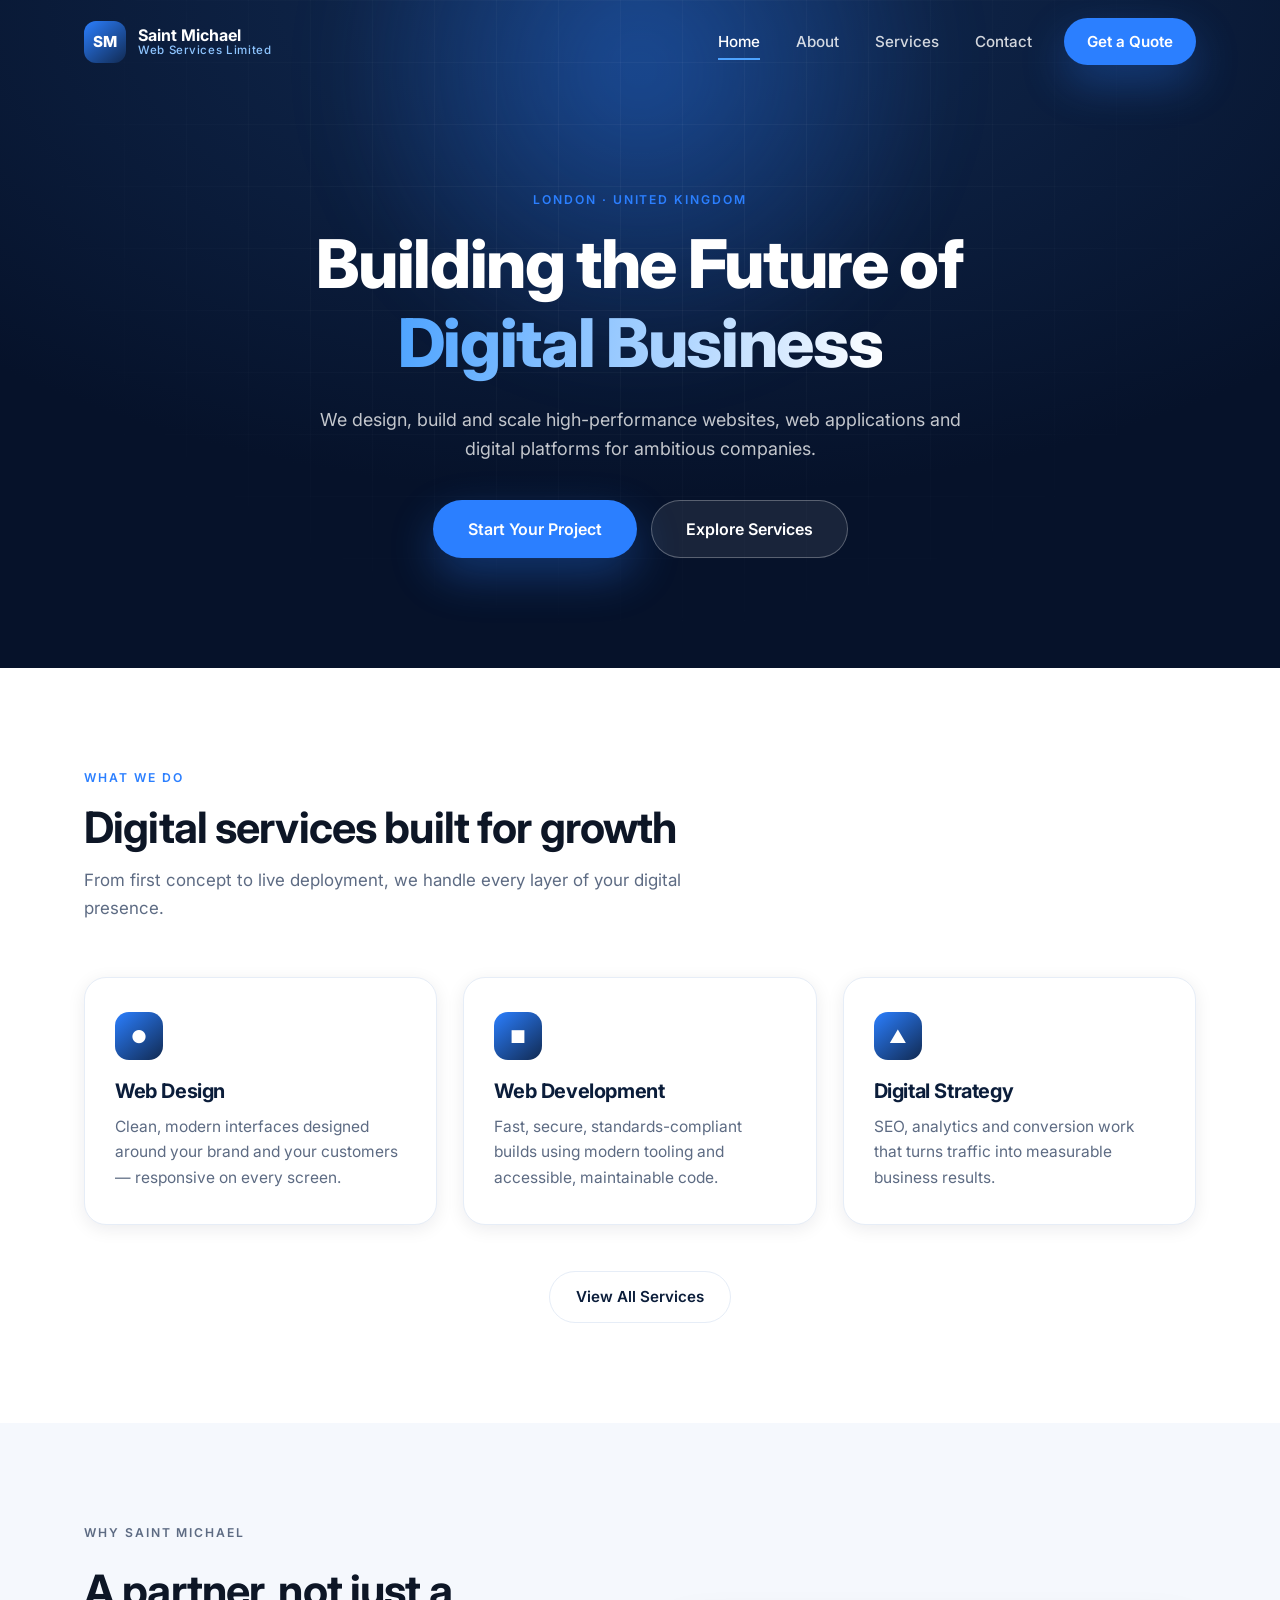
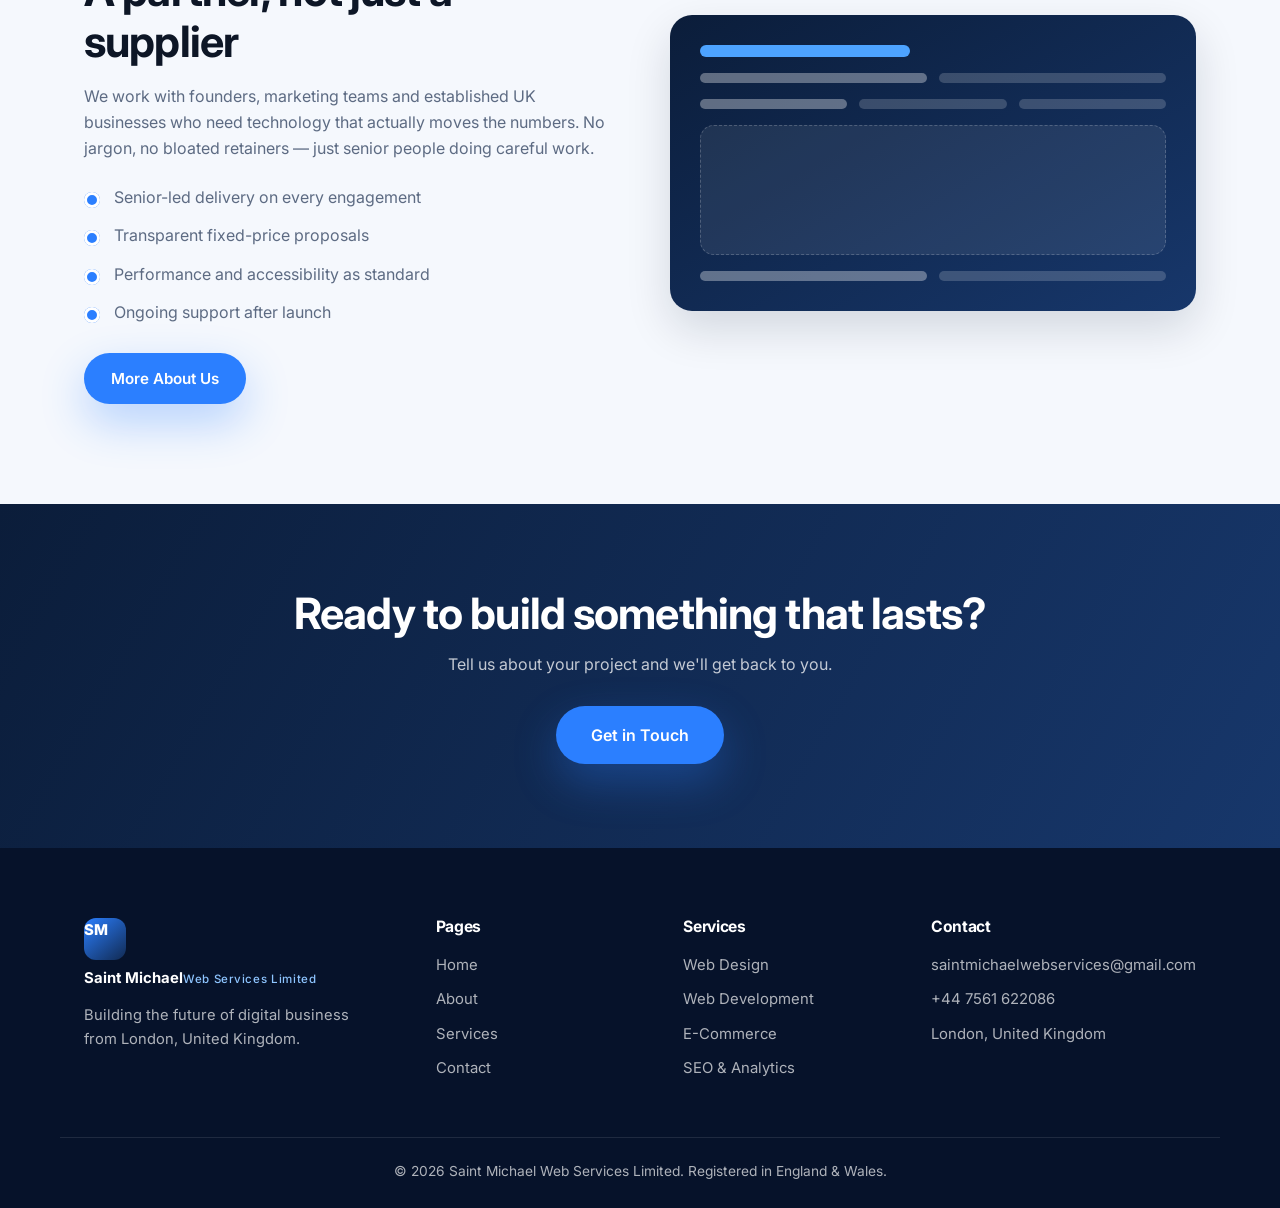
==== commit bce7e085: "Remove unsupported website claims and statistics Remove the "By the numbers" section from about.html" ====
--- a/index.html
+++ b/index.html
@@ -110,7 +110,7 @@
   <section class="cta-band">
     <div class="container cta-inner reveal">
       <h2>Ready to build something that lasts?</h2>
-      <p>Tell us about your project and we'll come back within one working day.</p>
+      <p>Tell us about your project and we'll get back to you.</p>
       <a href="contact.html" class="btn btn-primary btn-lg">Get in Touch</a>
     </div>
   </section>
--- a/css/styles.css
+++ b/css/styles.css
@@ -203,8 +203,6 @@
 /* ---------- Sections ---------- */
 .section { padding: 100px 0; }
 .section-alt { background: var(--off-white); }
-.section-dark { background: var(--navy-900); color: var(--white); }
-.section-dark .lead, .section-dark p { color: rgba(255, 255, 255, 0.72); }
 .section-head { max-width: 660px; margin-bottom: 54px; }
 .section-head.center-head { margin-inline: auto; text-align: center; }
 .section-head.center-head .lead { margin-inline: auto; }
@@ -237,14 +235,6 @@
   margin-bottom: 20px;
 }
 .card-price { display: block; margin: 6px 0 14px; font-size: 1.35rem; font-weight: 800; color: var(--blue-500); }
-
-.section-dark .card {
-  background: rgba(255, 255, 255, 0.04);
-  border-color: rgba(255, 255, 255, 0.12);
-  box-shadow: none;
-}
-.section-dark .card h3 { color: var(--white); }
-.section-dark .card p { color: rgba(255, 255, 255, 0.68); }
 
 /* ---------- Split ---------- */
 .split { display: grid; grid-template-columns: 1fr 1fr; gap: 60px; align-items: center; }
@@ -260,8 +250,6 @@
   background: var(--blue-500);
   box-shadow: inset 0 0 0 3px var(--white);
 }
-.section-dark .ticks li { color: rgba(255, 255, 255, 0.75); }
-.section-dark .ticks li::before { box-shadow: inset 0 0 0 3px var(--navy-900); }
 
 .visual-panel {
   background: linear-gradient(150deg, var(--navy-800), var(--navy-600));
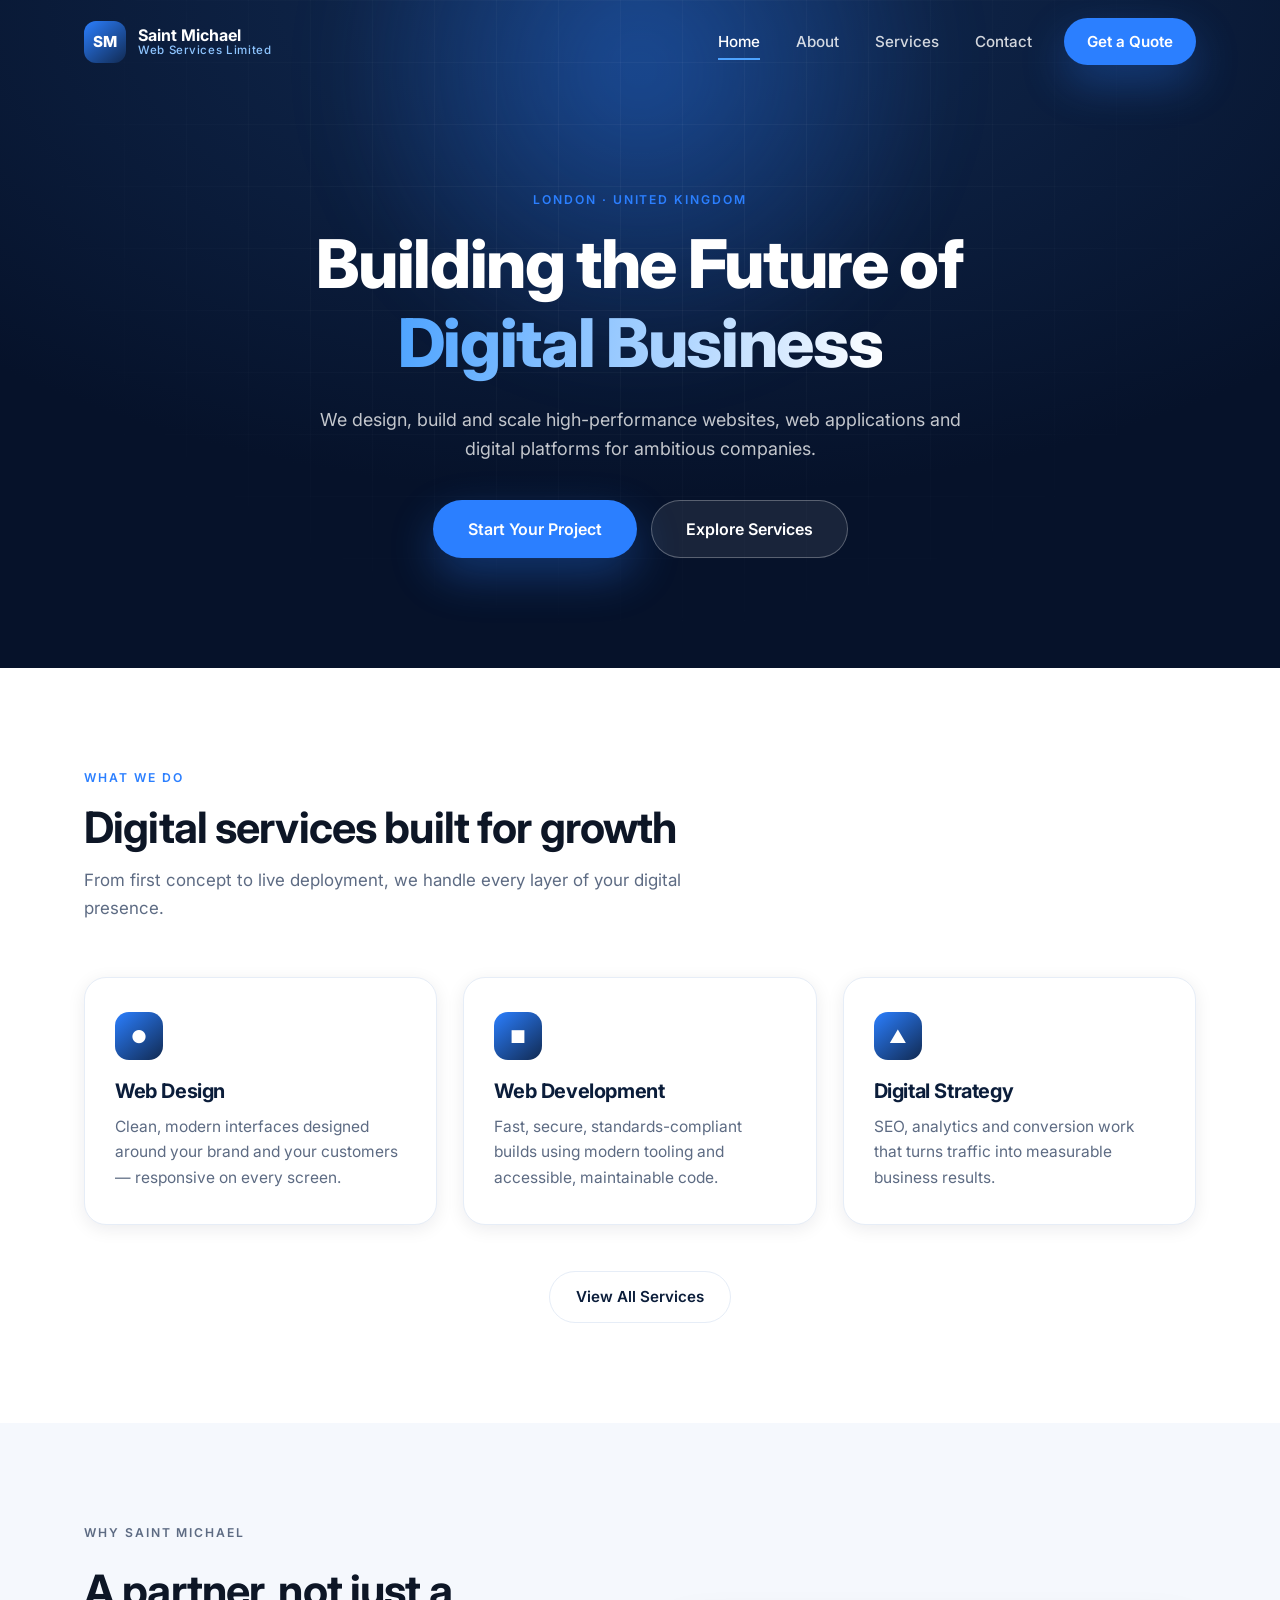
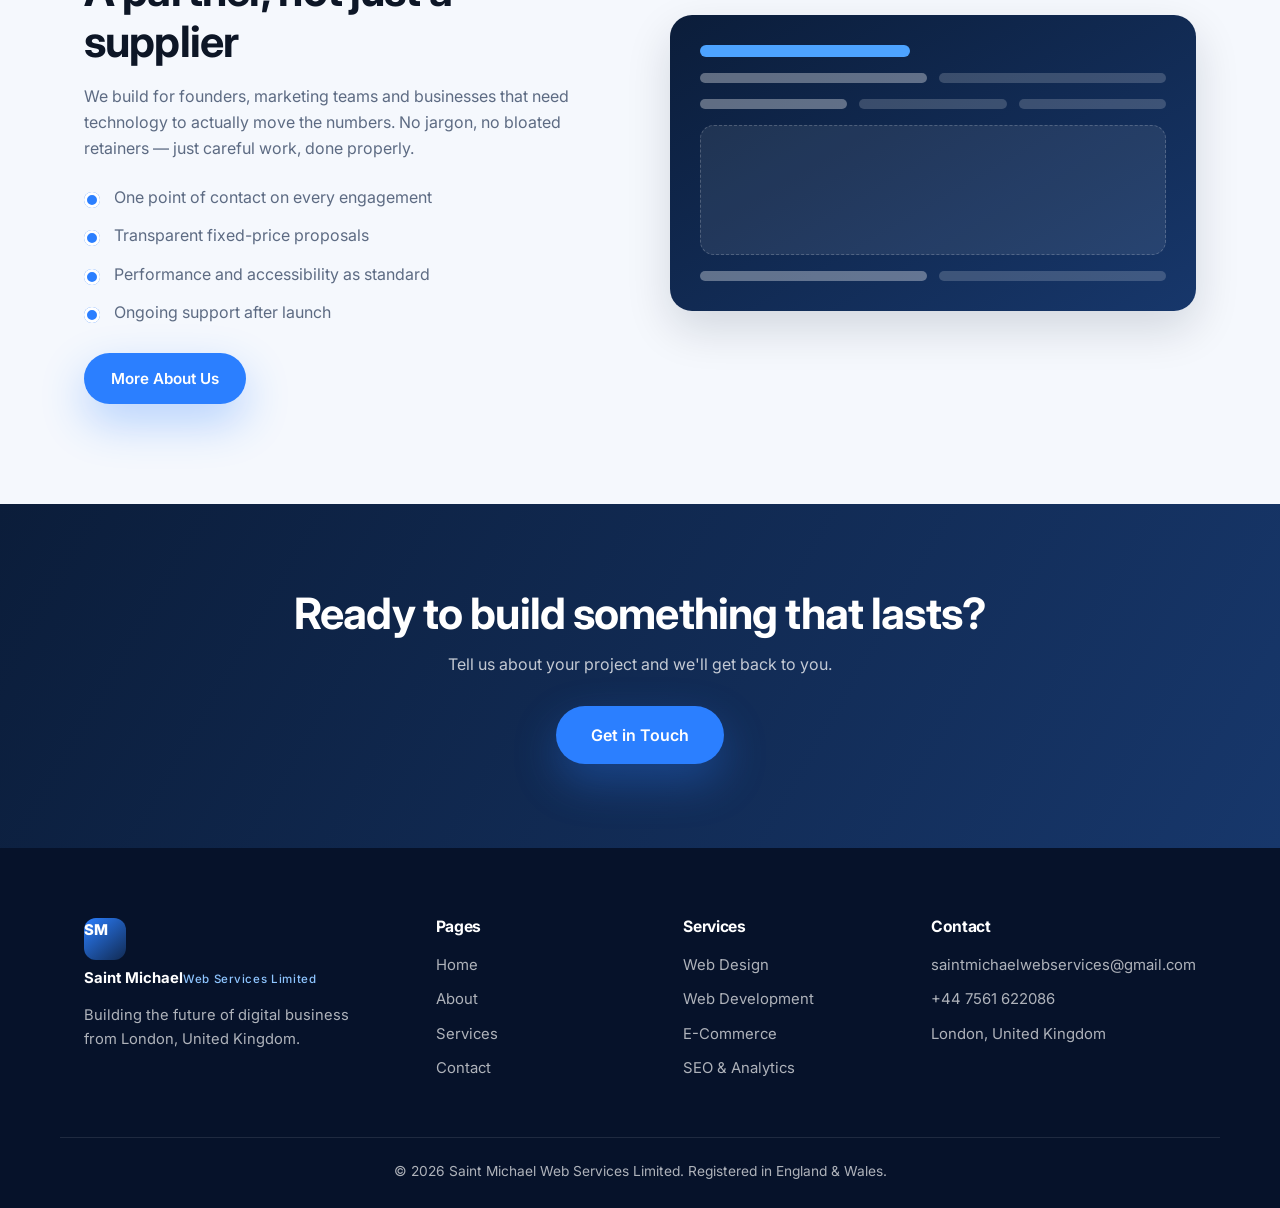
==== commit 01e89f30: "Neutralise unverified claims about clients and team Full claim audit across all five pages, metadata" ====
--- a/index.html
+++ b/index.html
@@ -86,9 +86,9 @@
       <div class="split-text reveal">
         <p class="eyebrow">Why Saint Michael</p>
         <h2>A partner, not just a supplier</h2>
-        <p>We work with founders, marketing teams and established UK businesses who need technology that actually moves the numbers. No jargon, no bloated retainers — just senior people doing careful work.</p>
+        <p>We build for founders, marketing teams and businesses that need technology to actually move the numbers. No jargon, no bloated retainers — just careful work, done properly.</p>
         <ul class="ticks">
-          <li>Senior-led delivery on every engagement</li>
+          <li>One point of contact on every engagement</li>
           <li>Transparent fixed-price proposals</li>
           <li>Performance and accessibility as standard</li>
           <li>Ongoing support after launch</li>
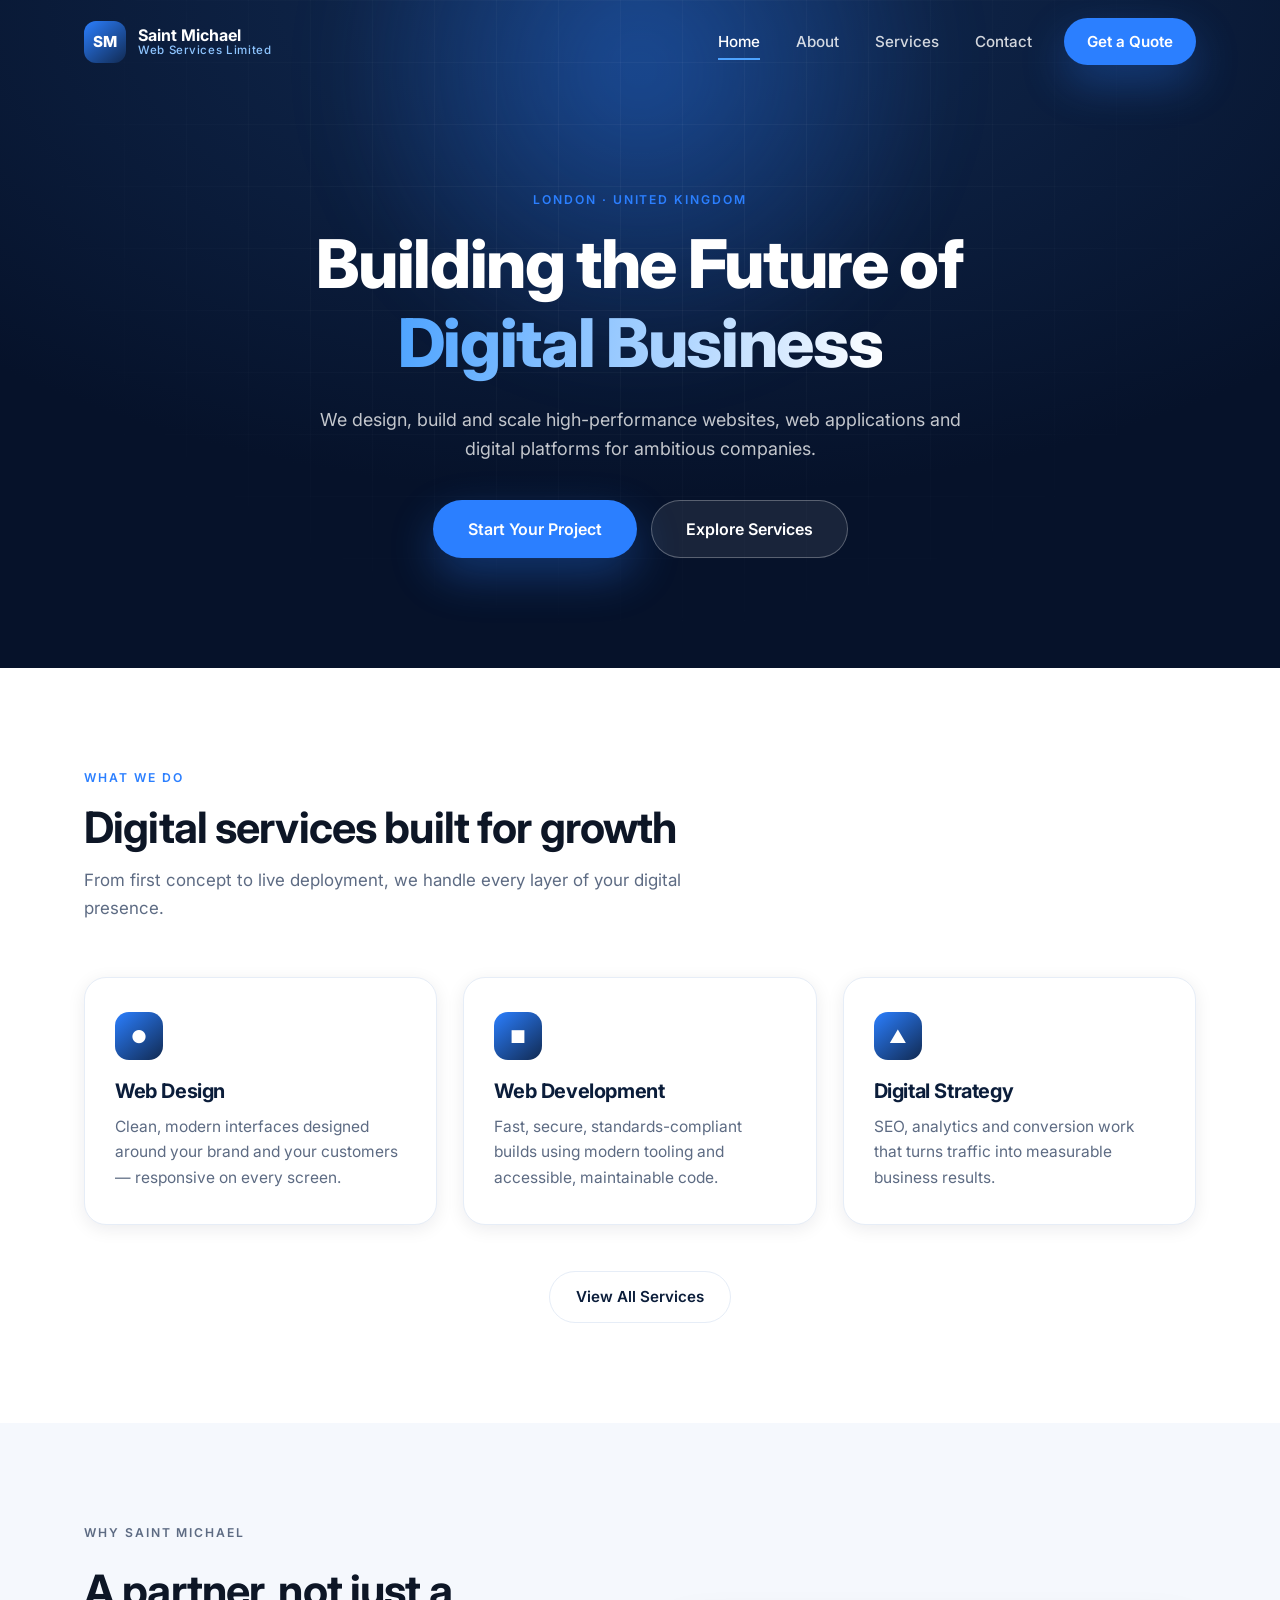
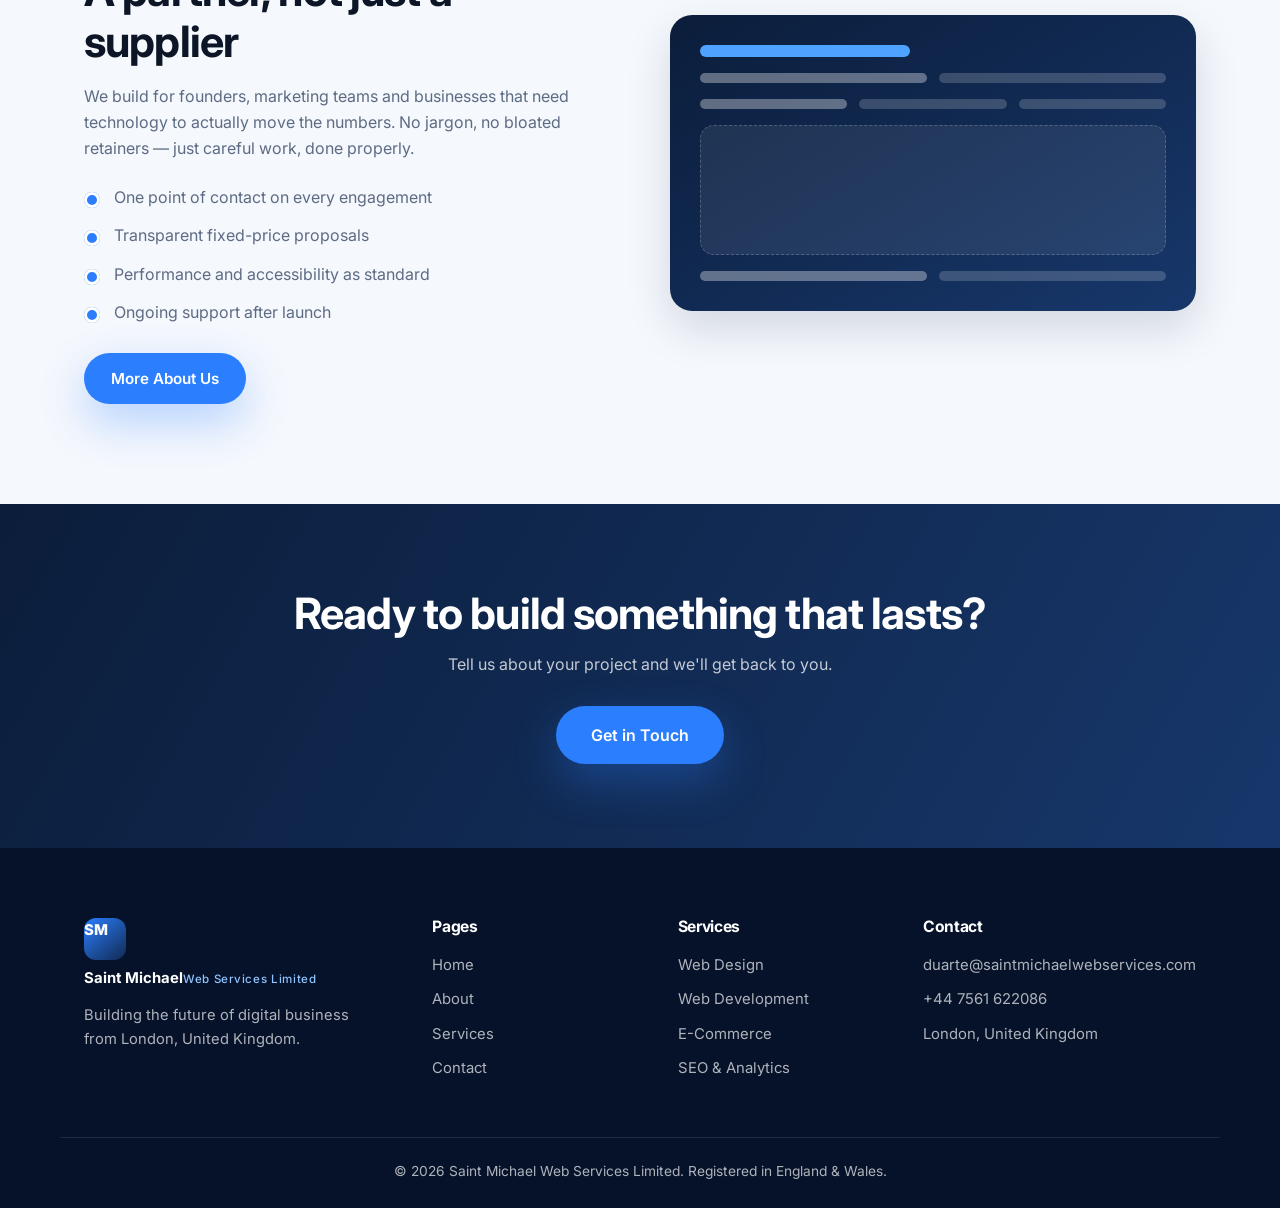
==== commit a96d9dce: "Update contact email to duarte@saintmichaelwebservices.com Replaces saintmichaelwebservices@gmail.co" ====
--- a/index.html
+++ b/index.html
@@ -142,7 +142,7 @@
     </div>
     <div>
       <h4>Contact</h4>
-      <a href="mailto:saintmichaelwebservices@gmail.com">saintmichaelwebservices@gmail.com</a>
+      <a href="mailto:duarte@saintmichaelwebservices.com">duarte@saintmichaelwebservices.com</a>
       <a href="tel:+447561622086">+44 7561 622086</a>
       <span>London, United Kingdom</span>
     </div>
--- a/css/styles.css
+++ b/css/styles.css
@@ -234,7 +234,6 @@
   font-size: 1.1rem;
   margin-bottom: 20px;
 }
-.card-price { display: block; margin: 6px 0 14px; font-size: 1.35rem; font-weight: 800; color: var(--blue-500); }
 
 /* ---------- Split ---------- */
 .split { display: grid; grid-template-columns: 1fr 1fr; gap: 60px; align-items: center; }
